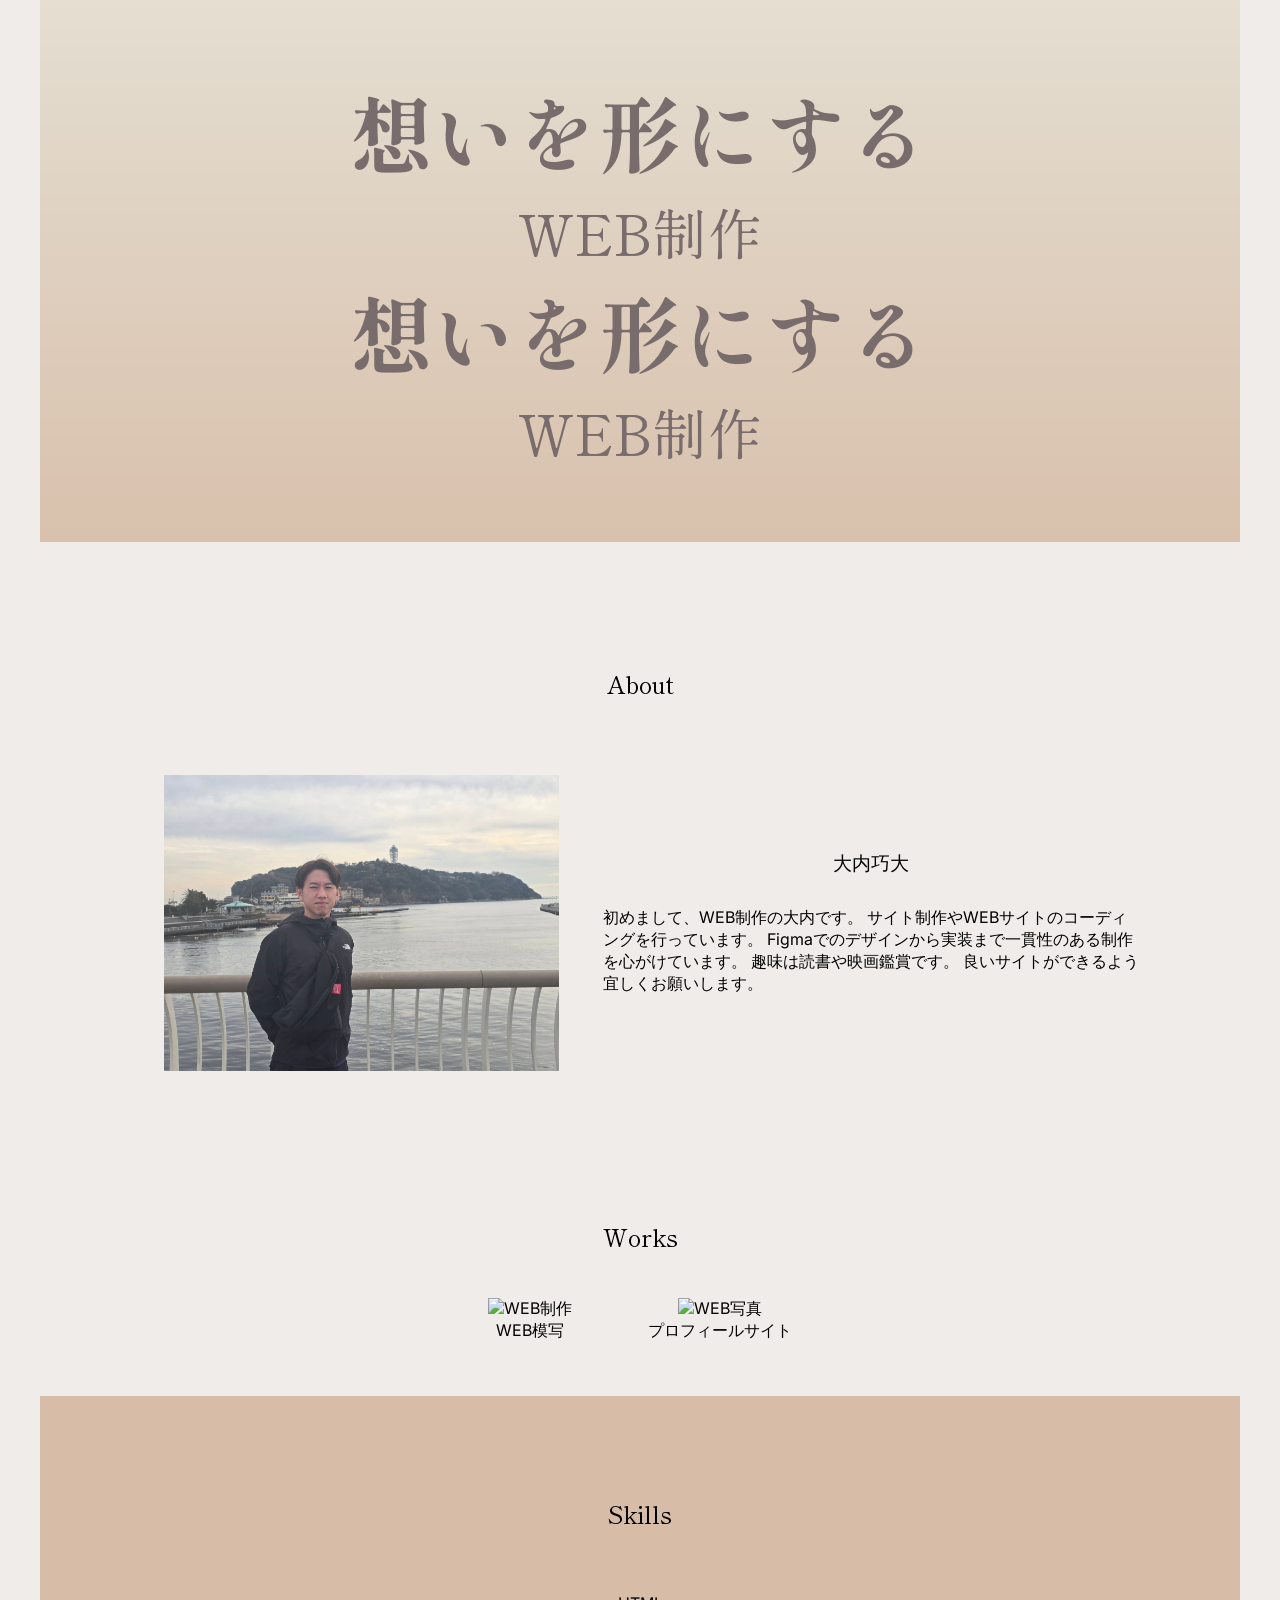
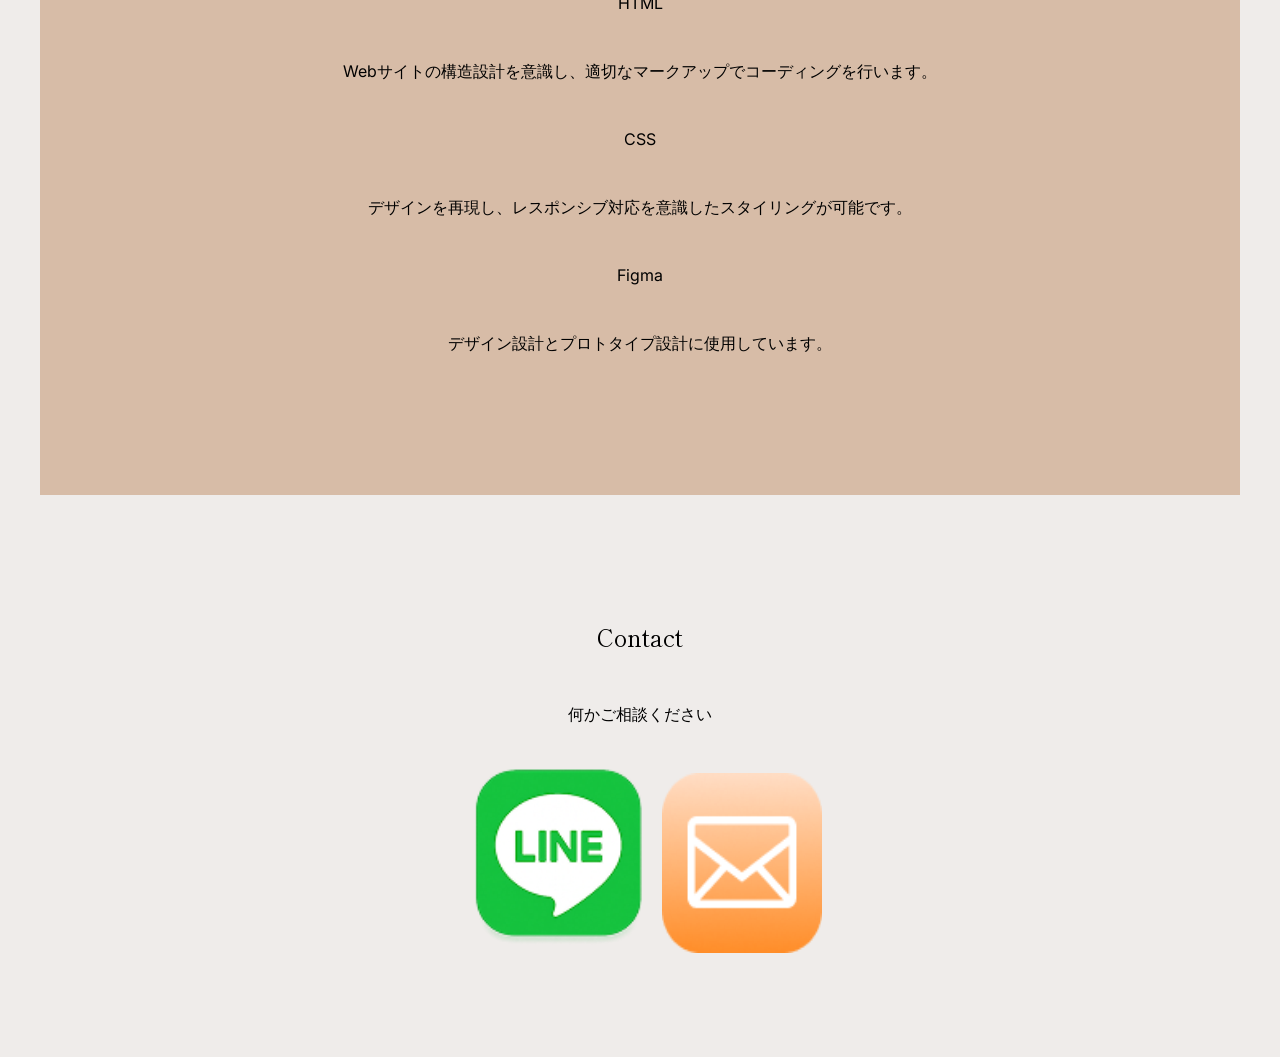
==== index.html @ c22490c3 "Add files via upload" ====
<!DOCTYPE html>
<html lang="ja">
<head>
  <meta charset="UTF-8">
  <meta name="viewport" content="width=device-width, initial-scale=1.0">
  <title>Portfolio</title>
  <link rel="stylesheet" href="style.css">
  <link rel="preconnect" href="https://fonts.googleapis.com">
  <link rel="preconnect" href="https://fonts.gstatic.com" crossorigin>
  <link href="https://fonts.googleapis.com/css2?family=Inter:ital,opsz,wght@0,14..32,100..900;1,14..32,100..900&family=Noto+Sans+Mahajani&family=Shippori+Mincho+B1&display=swap" rel="stylesheet">
</head>

<body>
<!-- 見出しセクション -->
  <section class="main-visual">
   <div class="main-visual-content">
     <h1>想いを<br class="SP-br">形にする</h1>
     <p>WEB制作</p> 
    <h1>想いを<br class="SP-br">形にする</h1>
    <p>WEB制作</p>
  </section>

<!-- Aboutセクション -->
  <section class="about">
   <h2>About</h2>
    <div class="about-content">
      <img src="img/IMG_7281.JPG" alt="大内巧大" width="460" height="344">
      <div class="about-text">
        <h3>大内巧大</h3>
        <p>初めまして、WEB制作の大内です。
        サイト制作やWEBサイトのコーディングを行っています。
        Figmaでのデザインから実装まで一貫性のある制作を心がけています。
        趣味は読書や映画鑑賞です。
        良いサイトができるよう宜しくお願いします。</p>
      </div>
    </div>
  </section> 

<!-- Worksセクション --> 
   <section class="works">
    <h2>Works</h2>
    <div class="work-item">
      <a href="work-item1.html" title="WEB模写へ移動">
        <div class="work-img">
          <img src="img/mainvisual-front.png" alt="WEB制作" width="100%" height="422">
        </div>
        <p>WEB模写</p>
      </a>
    </div>
    <div class="work-item">
      <a href="work-item2.html" title="プロフィールサイトへ移動">
        <div class="work-img">
          <img src="img/mainvisual (4)-front 2.png" alt="WEB写真" width="100%" height="413">
        </div>
        <p>プロフィールサイト</p>
      </a>
    </div>
  </section>
  
<!-- Skillsセクション -->
  <section class="skills">
    <h2>Skills</h2>
  <div class="skills-content">
    <div class="skill-item">
      <h4>HTML</h4>
      <p>Webサイトの構造設計を意識し、適切なマークアップでコーディングを行います。</p>
    </div>
    <div class="skill-item">
      <h4>CSS</h4>
      <p>デザインを再現し、レスポンシブ対応を意識したスタイリングが可能です。</p>
    </div>
    <div class="skill-item">
      <h4>Figma</h4>
      <p>デザイン設計とプロトタイプ設計に使用しています。</p>
    </div>
  </div>  
  </section>
  
<!-- Contactセクション -->
  <footer class="contact">
    <h2>Contact</h2>
    <p>何かご相談ください</p>
    <div class="social-links">
       <img src="img/f814feef-3d93-4415-836a-a033f4ca1fd4 2.png" 
           alt="icons" width="200" height="200"> 
      <a href="mailto:green.10.monster@gmail.com">
        <img src="img/Group 113.png" alt="icons" width="160" height="180">
      </a>
    </div>
  </footer>  
</body>
</html>
---- style.css ----
@charset "utf-8" ;

* {
  margin: 0;
  padding: 0;
  box-sizing: border-box;
}

body {
  background-color: #EFECEA;
  font-family: "Inter", sans-serif;
  font-optical-sizing: auto;
  font-weight: 400;
  font-style: normal;
  max-width: 1200px;  
  margin: 0 auto;     
  font-size: 16px; 
}

h2 {
  font-family: "Shippori Mincho B1", serif;
  font-weight: 400;
  font-style: normal;
}

h4,h3 {
  font-weight: normal
}


.main-visual {
  font-family: "Shippori Mincho B1", serif;
  font-weight: 400;
  font-style: normal;
  display: flex;
  flex-direction: column;
  justify-content: center;
  align-items: center; 
  width: 100%;
  height: 542px;
  background-image: url("img/27136818 1.png");
  background-size: cover;
  background-position: center;
  background-repeat: no-repeat;
  text-align: center;
  font-size: 55px;
  color: #796C6C;
}

.about {
  padding: 100px;
  text-align: center;
  margin-top: 24px;
}

.about-content {
  padding: 50px 0 0 0;
  display: flex;
  align-items: center;
  justify-content: flex-start; 
  gap: 20px;
}
.about-content img {
  width:calc(460 / 1000 * 100%);
  order: 0;
  padding: 24px;
}

.about-text {
  order: 1;
  margin-left: auto; 
  text-align: left;
  max-width: 60%;
}

.about-text h3 {
  margin-bottom: 30px;
  text-align: center;
}

.works {
  text-align: center;
  margin-top: 24px;
}

.work-item {
  display: inline-block;
  padding: 36px;
}

.work-item a {
  text-decoration: none;
  color: #000;
}

.work-img img {
  object-fit: contain;
}

.skills {
  background-color: #D7BCA7;
  padding: 100px 0 100px 0;
  text-align: center;
  margin-top: 18px;
}

.skills h2 {
  margin-bottom: 56px;
}

.skills-content {
  text-align: center;
}

.skill-item {
  display: flex;
  gap: 36px;
  padding-bottom: 36px;
  display: flex;
  flex-direction: column;
  align-items: center;
  text-align: center;
  line-height: 2;

}

.skill-item p {
  margin: 0;
  flex: 1; 
  text-align: left;
}

.contact {
  padding: 100px;
  text-align: center;
  margin-top: 24px;
}

.contact p {
  padding: 50px 0 0 0;
}

.social-links {
  padding: 27px 0 0 0;
}


/* work-item */
.work-item {
  gap: 32px;
  margin-top: 8px;
  color: #515151;
}

.work-showcase h1 {
  padding: 50px;
  text-align: center;
  margin-top: 16px;
}

.device-mockup img {
  display: flex;
  gap: 20px;
}

.img-wrap {
  display: flex;
}

.device-mockupSP {
  padding-bottom: 100px;
}

.work-description {
  text-align: center;
  padding: 0 150px 0 150px;
}

.work-links {
  text-align: center;
  padding: 50px 0 0 0;
}

.SP-br {
  display: none;
}

/* スマホ用 */
@media (max-width: 900px)  {

.main-visual {
  font-size: 35px;
}

.SP-br {
  display: block;
}

.about {
  padding: 50px;
}

.about-content {
  flex-direction: column;
  align-items: center;
  justify-content: center;
}

.about-content img {
  max-width: 100%; 
  width: 100%;
  height: auto;  
}  

.about-text {
  max-width: 100%;
  text-align: center;
  margin-top: 20px;
  font-size: 14px;
}

.skill-item {
  flex-direction: column;
  align-items: center;
  justify-content: center;
  margin-top: 16px;
}

.skill-item p {
  margin-top: 16px;
  font-size: 14px;
  width: 196px;
}

/* work-itemスマホ用 */
.work-item {
  flex-direction: column;
  align-items: center;
  justify-content: center;
}

.work-showcase h1 {
  padding: 50px;
  text-align: center;
  margin-top: 16px;
}

.work-img img {
  height: auto; 
}

.device-mockup img {
  max-width: 100%; 
  height: auto; 
}

.img-wrap {
  flex-direction: column;
  align-items: center;
  justify-content: center;
  gap: 100px;
}
}
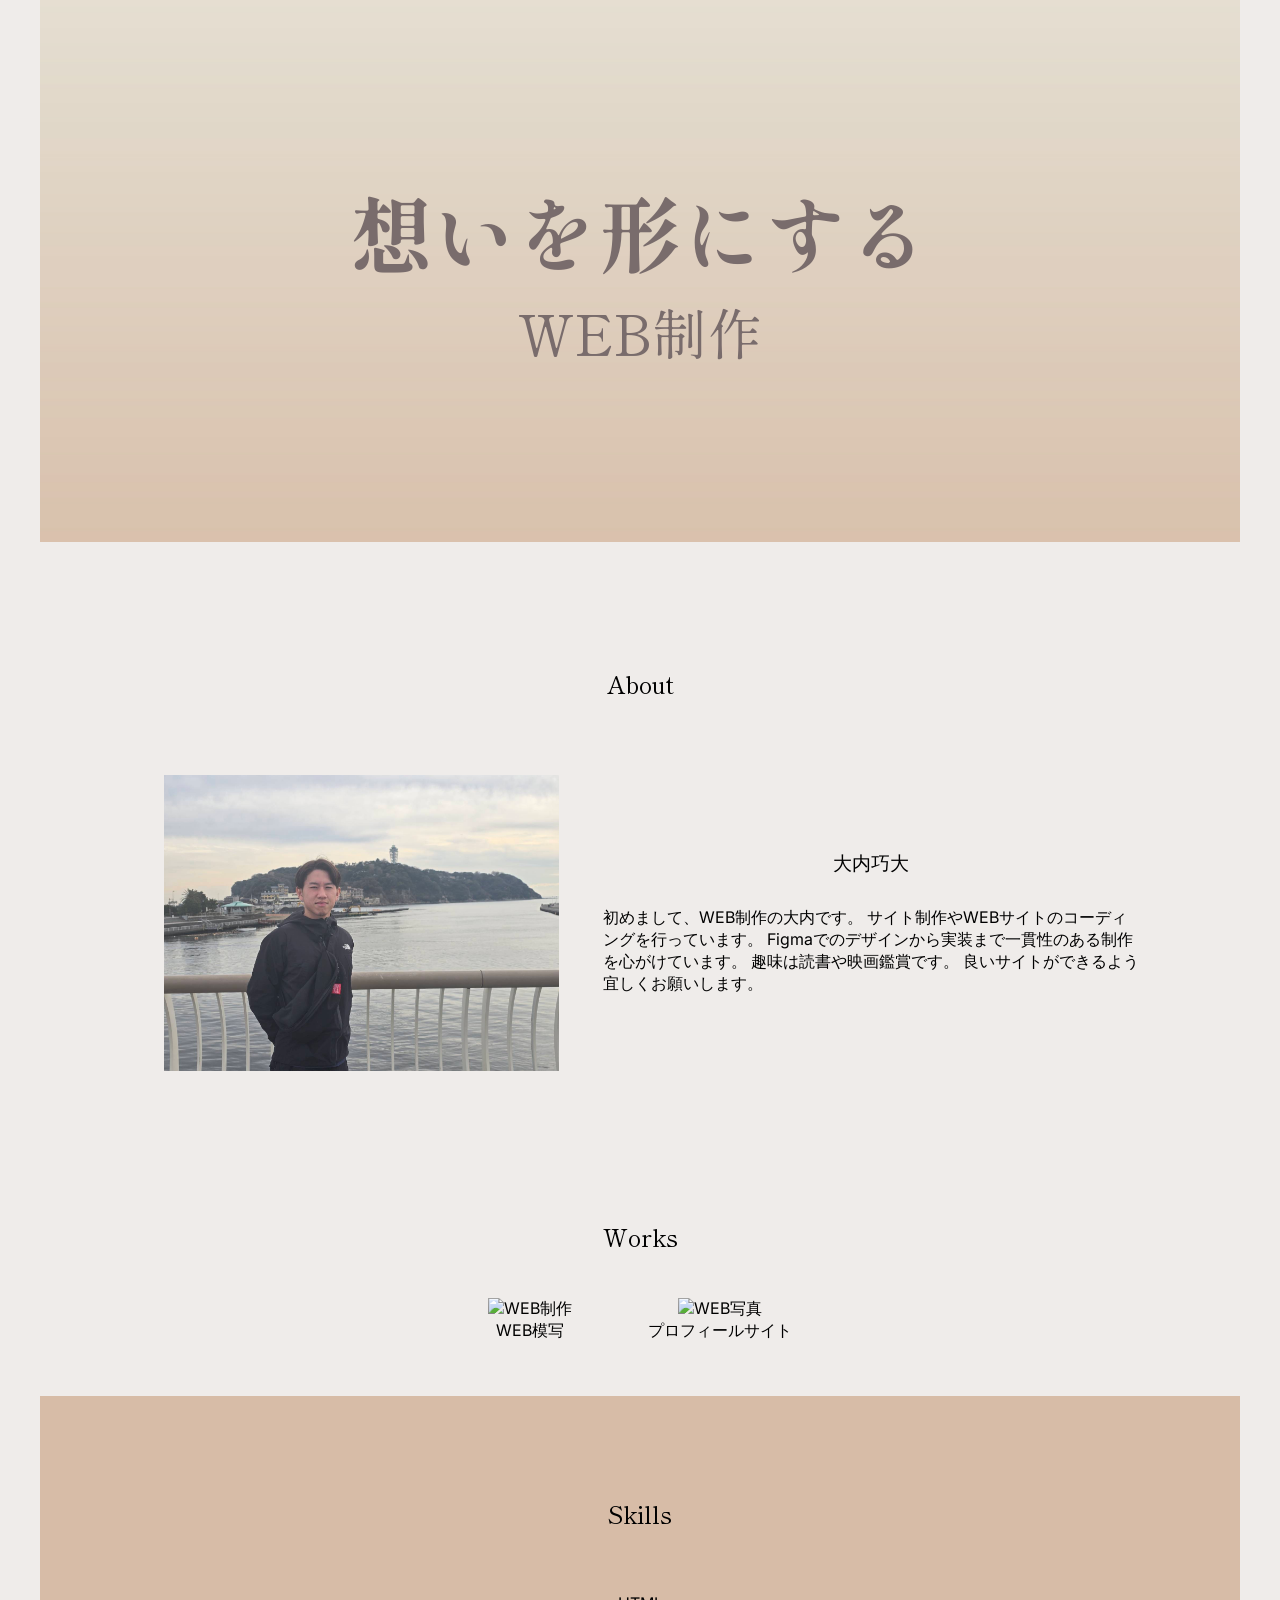
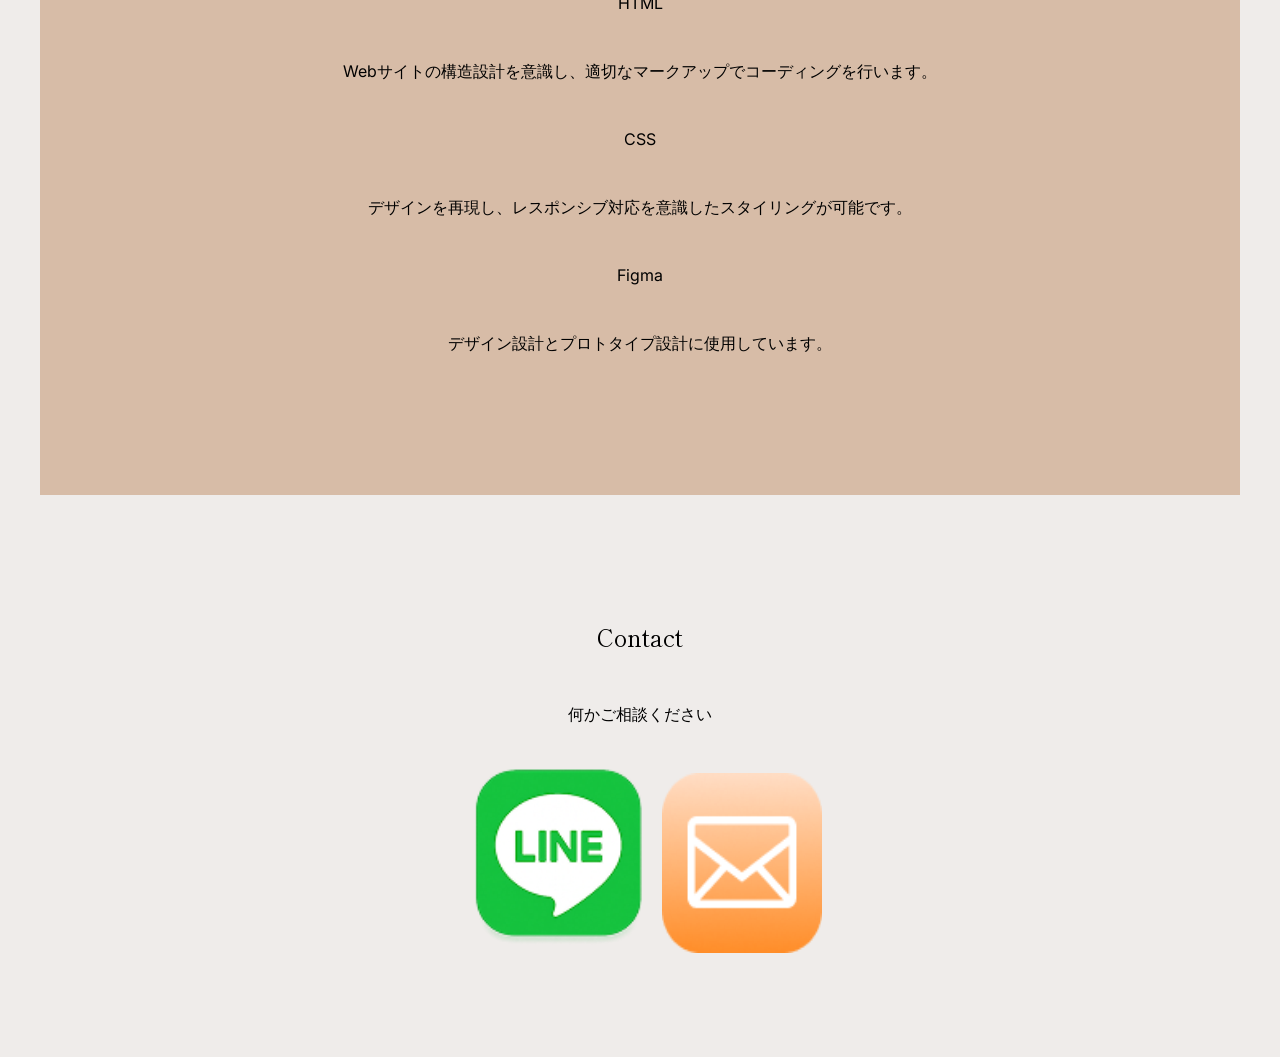
==== commit e3b21ff9: "Add files via upload" ====
--- a/index.html
+++ b/index.html
@@ -16,8 +16,6 @@
    <div class="main-visual-content">
      <h1>想いを<br class="SP-br">形にする</h1>
      <p>WEB制作</p> 
-    <h1>想いを<br class="SP-br">形にする</h1>
-    <p>WEB制作</p>
   </section>
 
 <!-- Aboutセクション -->
@@ -94,4 +92,3 @@
 
 
 
-
--- a/style.css
+++ b/style.css
@@ -47,6 +47,11 @@
   color: #796C6C;
 }
 
+.show {
+  filter: blur(0);
+  opacity: 1;
+}
+
 .about {
   padding: 100px;
   text-align: center;
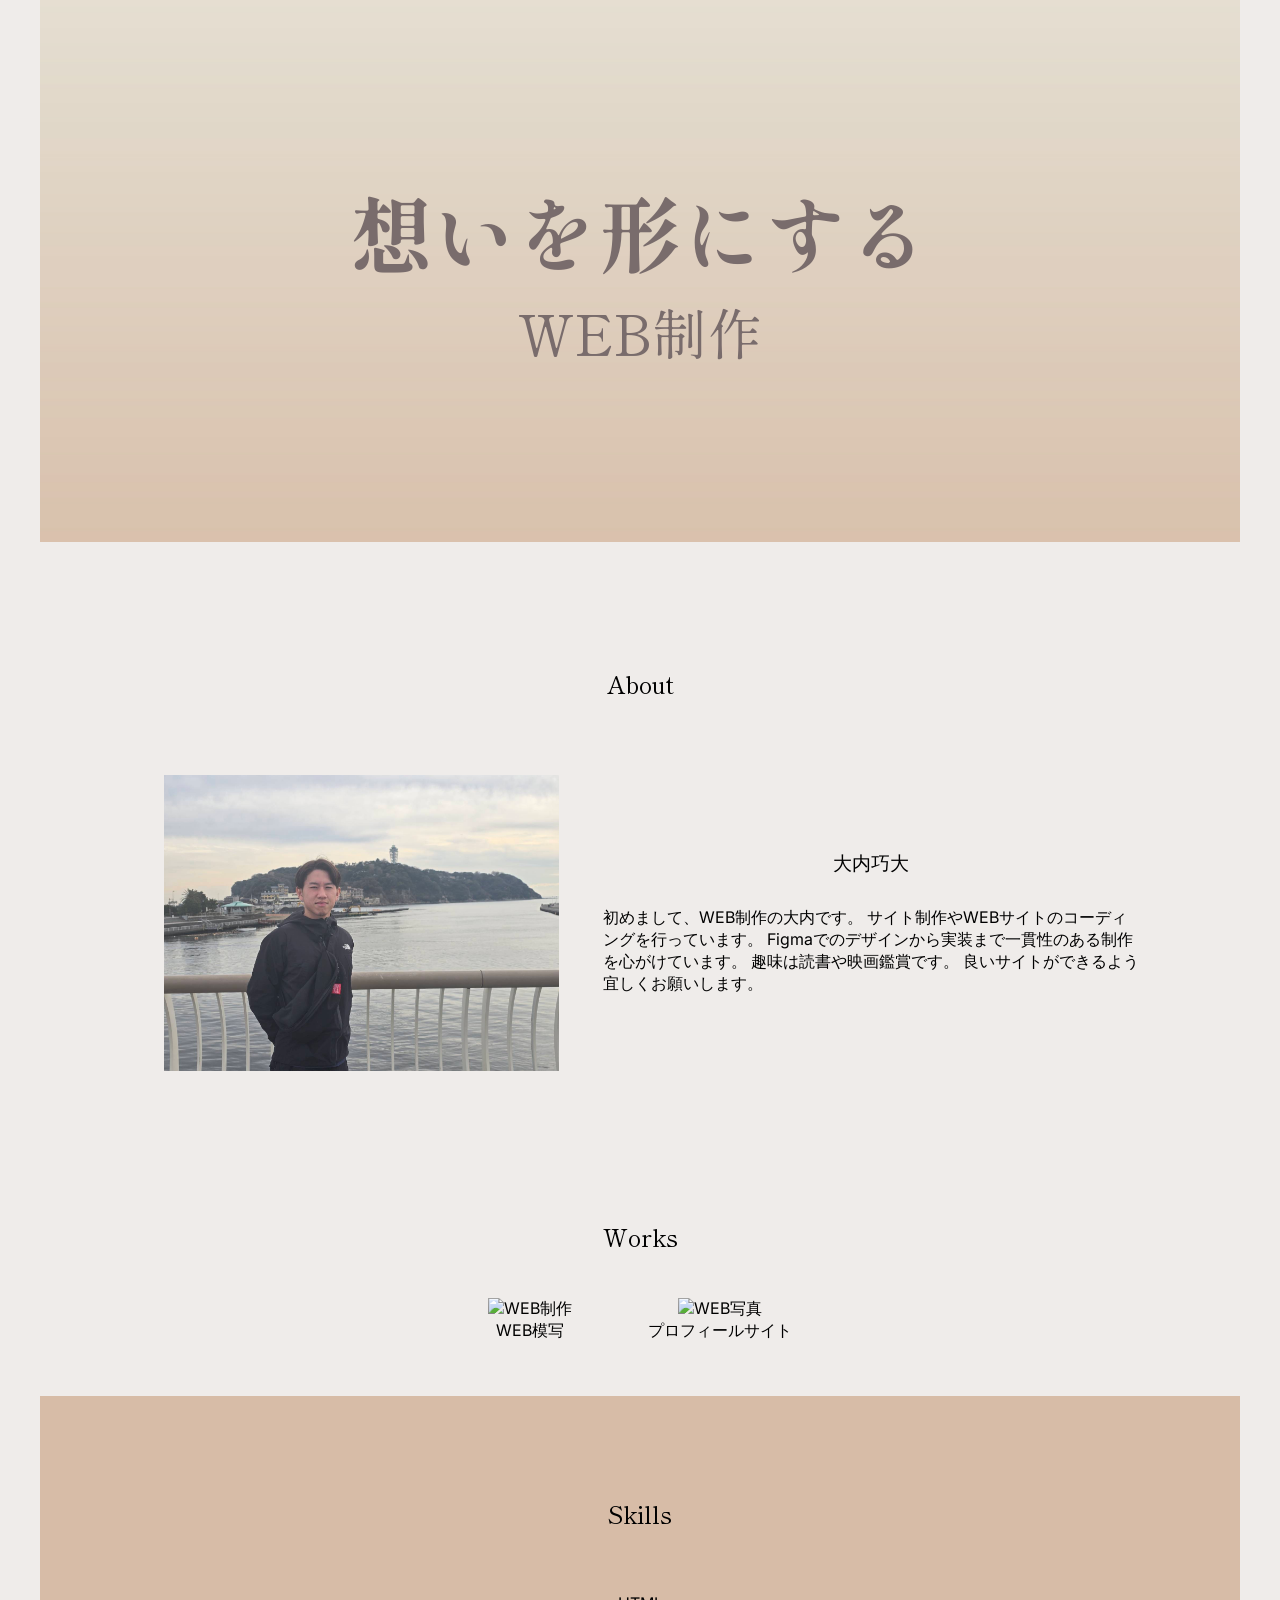
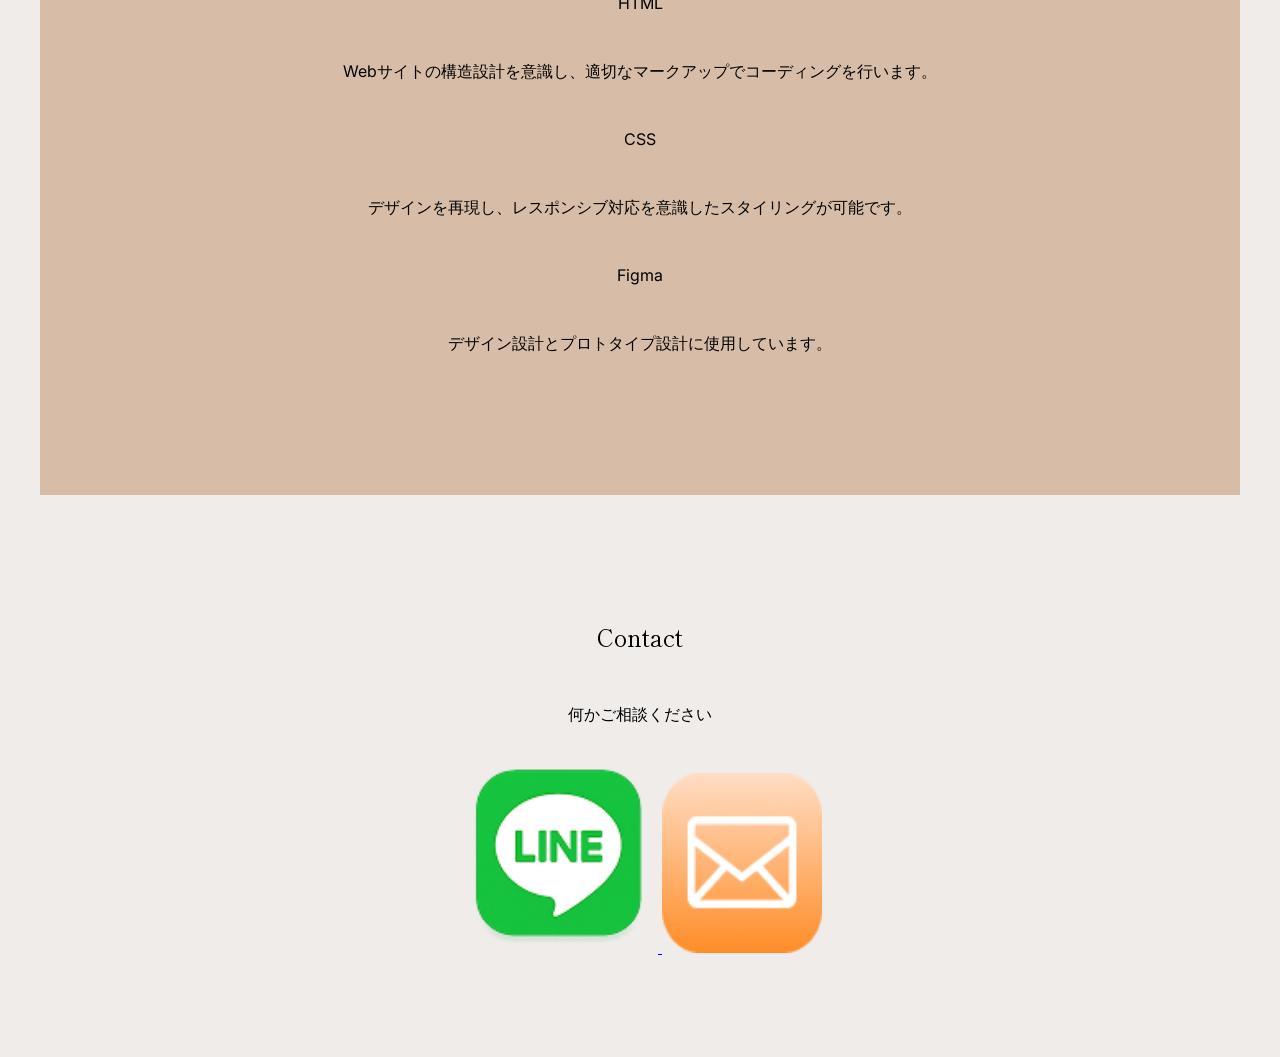
==== commit 8bab410e: "Add files via upload" ====
--- a/index.html
+++ b/index.html
@@ -79,8 +79,10 @@
     <h2>Contact</h2>
     <p>何かご相談ください</p>
     <div class="social-links">
+      <a href="LINE.html">
        <img src="img/f814feef-3d93-4415-836a-a033f4ca1fd4 2.png" 
            alt="icons" width="200" height="200"> 
+      </a>     
       <a href="mailto:green.10.monster@gmail.com">
         <img src="img/Group 113.png" alt="icons" width="160" height="180">
       </a>
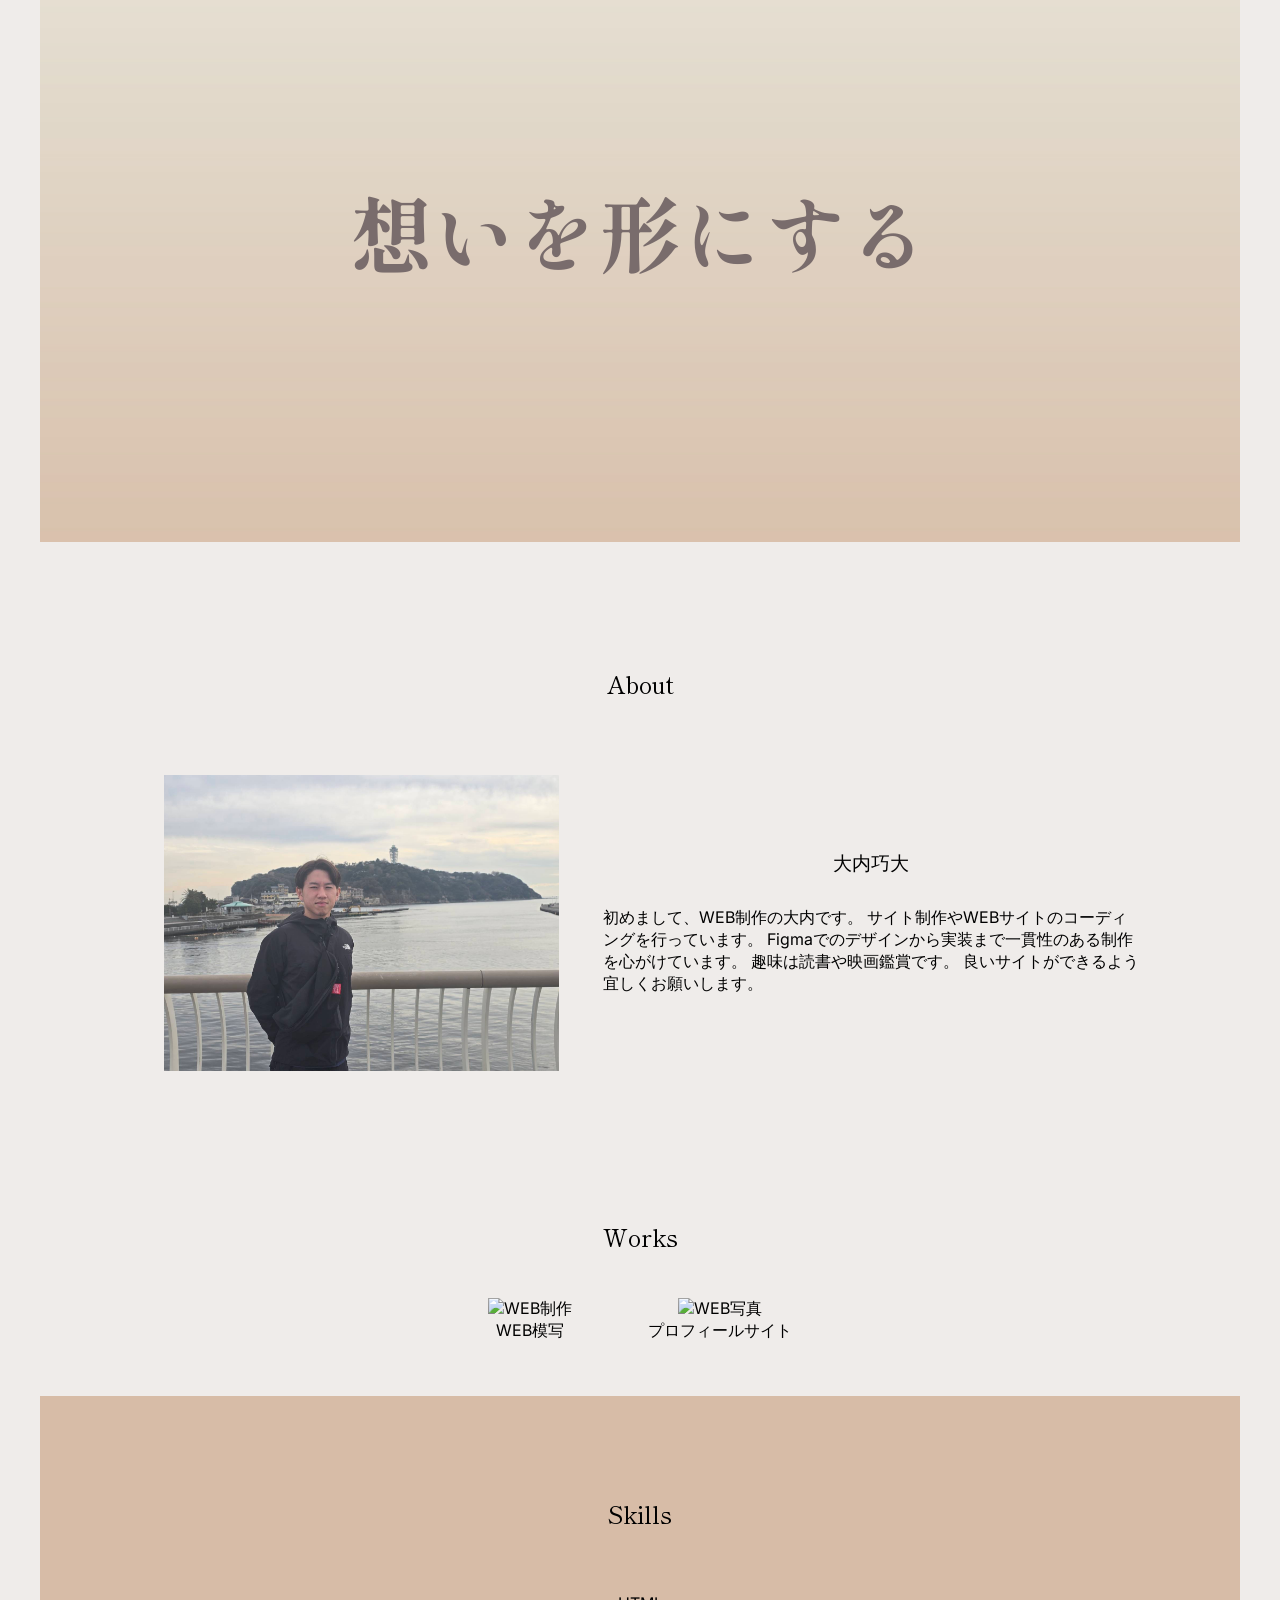
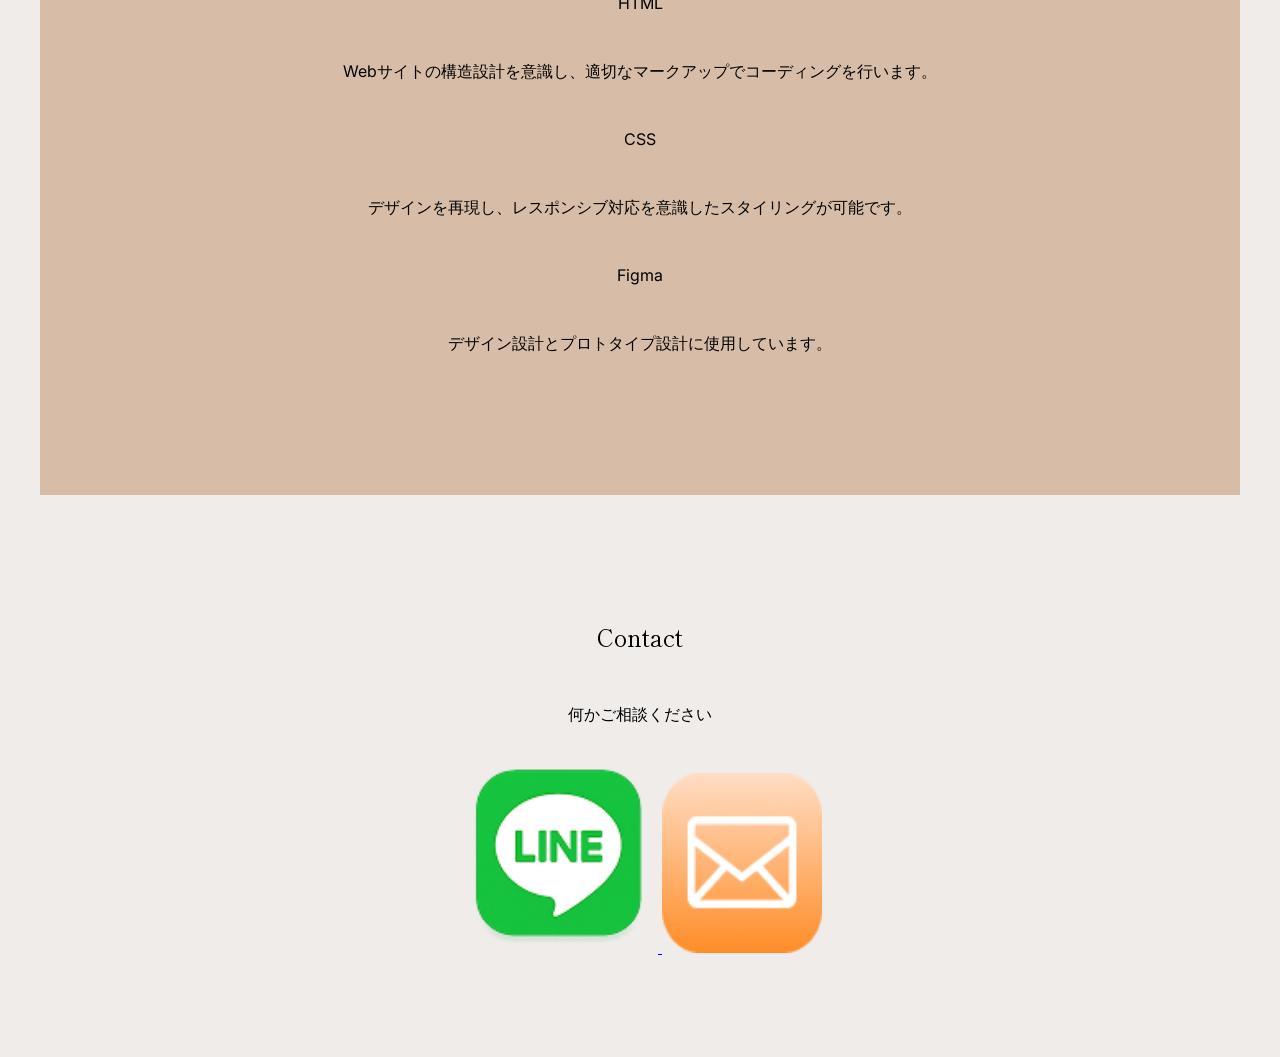
==== commit 094910d5: "Add files via upload" ====
--- a/index.html
+++ b/index.html
@@ -14,8 +14,9 @@
 <!-- 見出しセクション -->
   <section class="main-visual">
    <div class="main-visual-content">
-     <h1>想いを<br class="SP-br">形にする</h1>
-     <p>WEB制作</p> 
+     <h1 class="blur-text">想いを<br class="SP-br">形にする</h1>
+     <p class="blur-text">WEB制作</p> 
+   </div>  
   </section>
 
 <!-- Aboutセクション -->
@@ -87,7 +88,8 @@
         <img src="img/Group 113.png" alt="icons" width="160" height="180">
       </a>
     </div>
-  </footer>  
+  </footer>
+  <script src="js/script.js"></script>  
 </body>
 </html>
 
--- a/style.css
+++ b/style.css
@@ -47,9 +47,15 @@
   color: #796C6C;
 }
 
+.blur-text {
+    filter: blur(10px);
+    opacity: 0;
+    transition: all 1.5s ease-out;
+}
+
 .show {
-  filter: blur(0);
-  opacity: 1;
+    filter: blur(0);
+    opacity: 1;
 }
 
 .about {
@@ -64,7 +70,22 @@
   align-items: center;
   justify-content: flex-start; 
   gap: 20px;
-}
+
+  /* アニメーションの設定 */
+  opacity: 0;
+  visibility: hidden;
+  transition: all 0.5s 1s;
+  transform: translateY(100%);
+}
+
+.about-content.is-active {
+  opacity: 1;
+  visibility: visible;
+  transform: translateY(0);
+}
+
+
+
 .about-content img {
   width:calc(460 / 1000 * 100%);
   order: 0;
@@ -91,6 +112,15 @@
 .work-item {
   display: inline-block;
   padding: 36px;
+  visibility: hidden;
+  transition: all 0.5s 1s;
+  transform: translateX(100%);
+}
+
+.work-item.is-active {
+  opacity: 1;
+  visibility: visible;
+  transform: translateX(0);
 }
 
 .work-item a {
@@ -115,6 +145,15 @@
 
 .skills-content {
   text-align: center;
+  visibility: hidden;
+  transition: all 0.5s 1s;
+  transform: scale(0.5);
+}
+
+.skills-content.is-active {
+  opacity: 1;
+  visibility: visible;
+  transform: scale(1);
 }
 
 .skill-item {
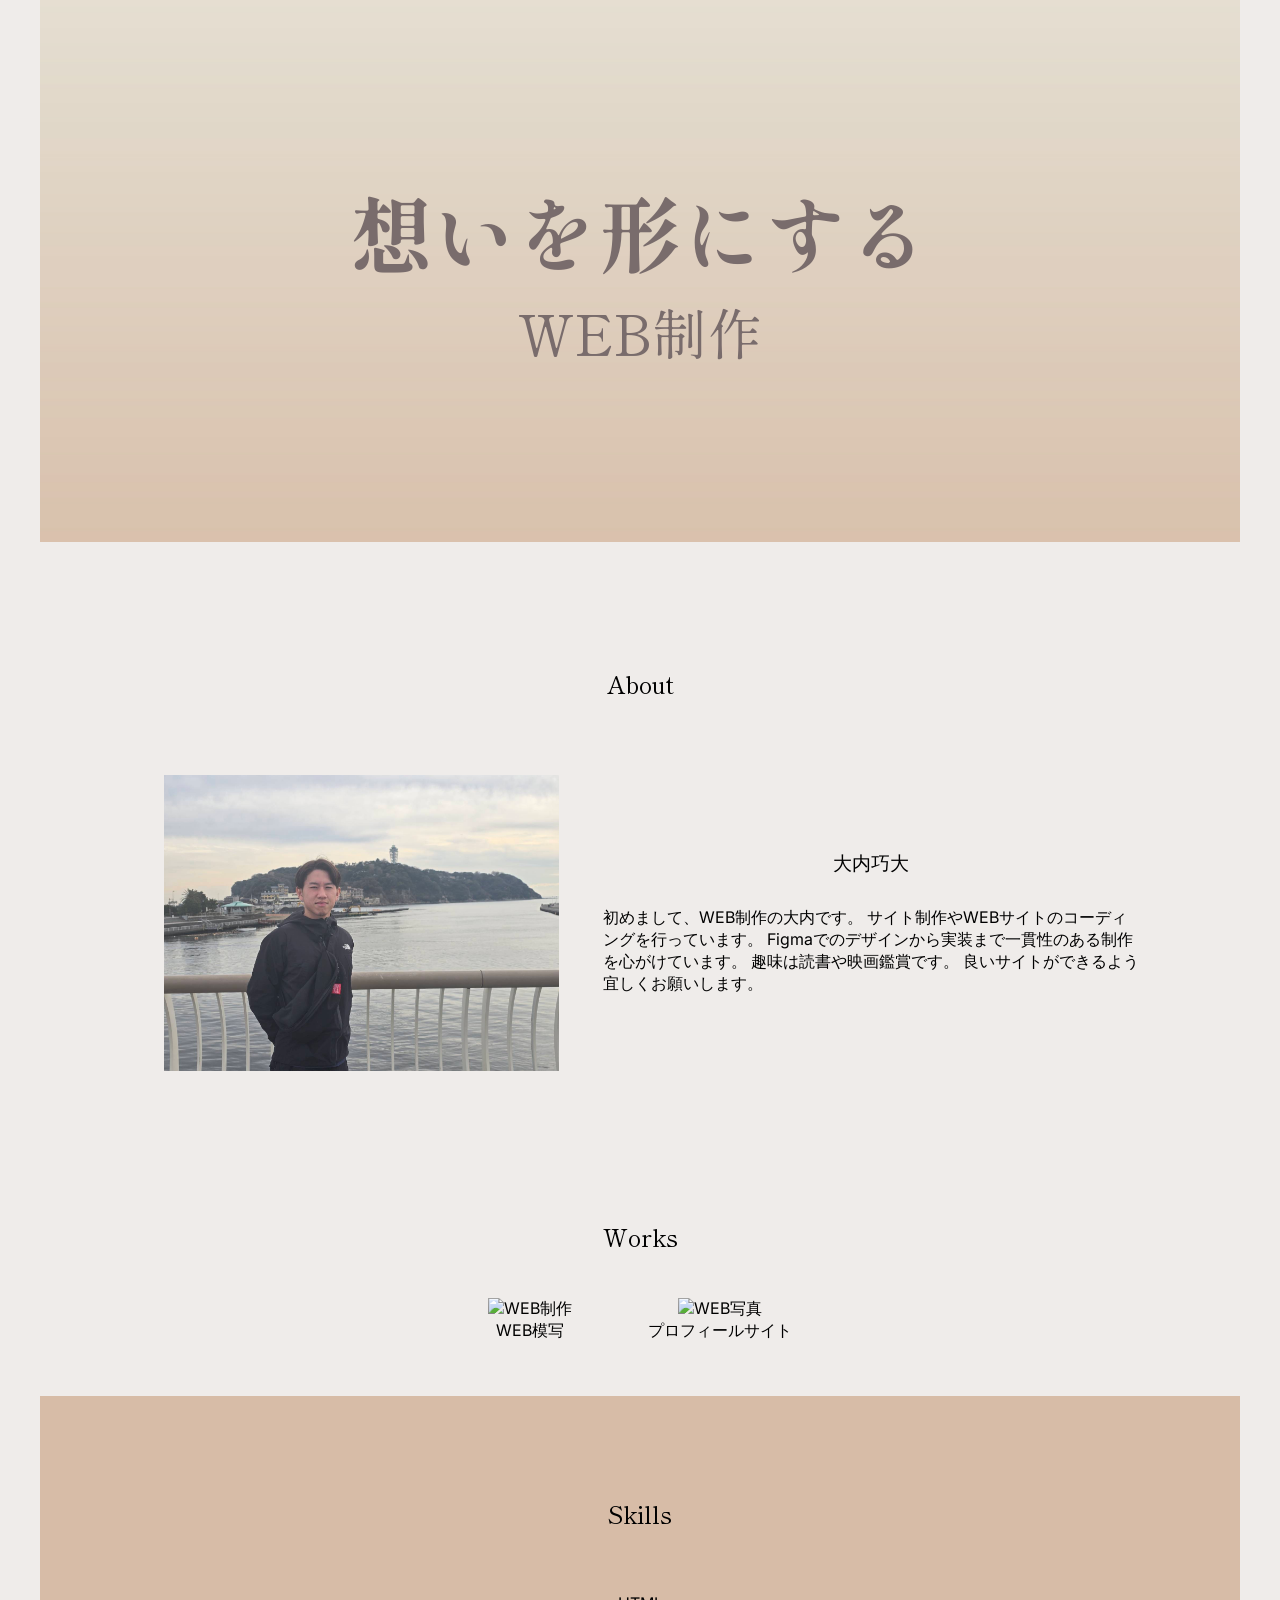
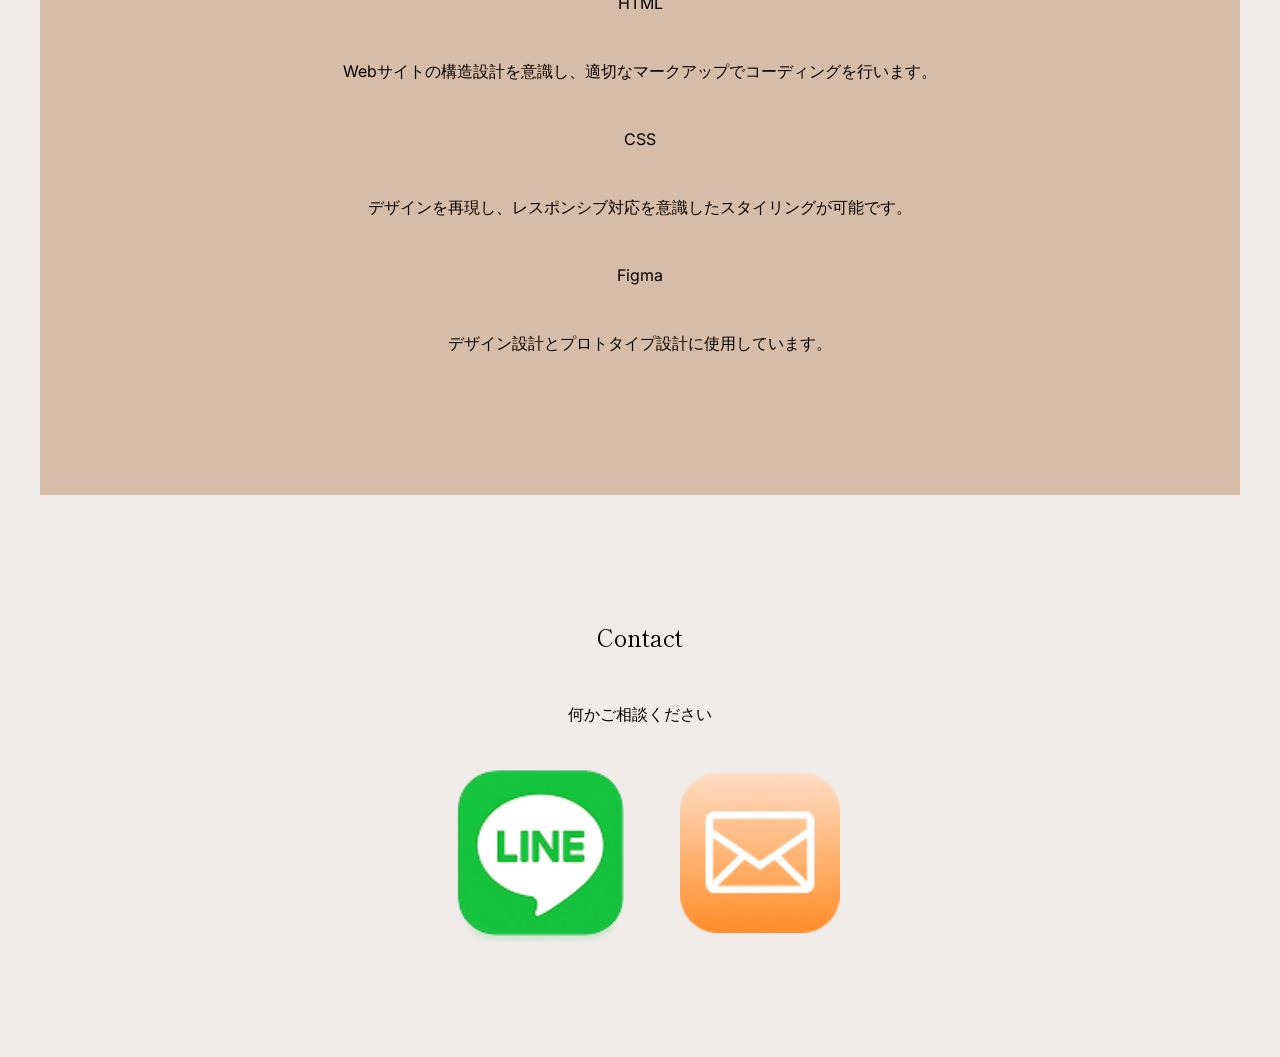
==== commit c29af51b: "Add files via upload" ====
--- a/index.html
+++ b/index.html
@@ -83,9 +83,9 @@
       <a href="LINE.html">
        <img src="img/f814feef-3d93-4415-836a-a033f4ca1fd4 2.png" 
            alt="icons" width="200" height="200"> 
-      </a>     
+      </a>      
       <a href="mailto:green.10.monster@gmail.com">
-        <img src="img/Group 113.png" alt="icons" width="160" height="180">
+        <img src="img/Group 113.png" alt="icons" width="160" height="160">
       </a>
     </div>
   </footer>
--- a/style.css
+++ b/style.css
@@ -186,7 +186,16 @@
 
 .social-links {
   padding: 27px 0 0 0;
-}
+  display: flex;
+  justify-content: center;
+  align-items: center;
+  gap: 40px;
+}
+
+.social-links img {
+  object-fit: contain;
+}
+
 
 
 /* work-item */
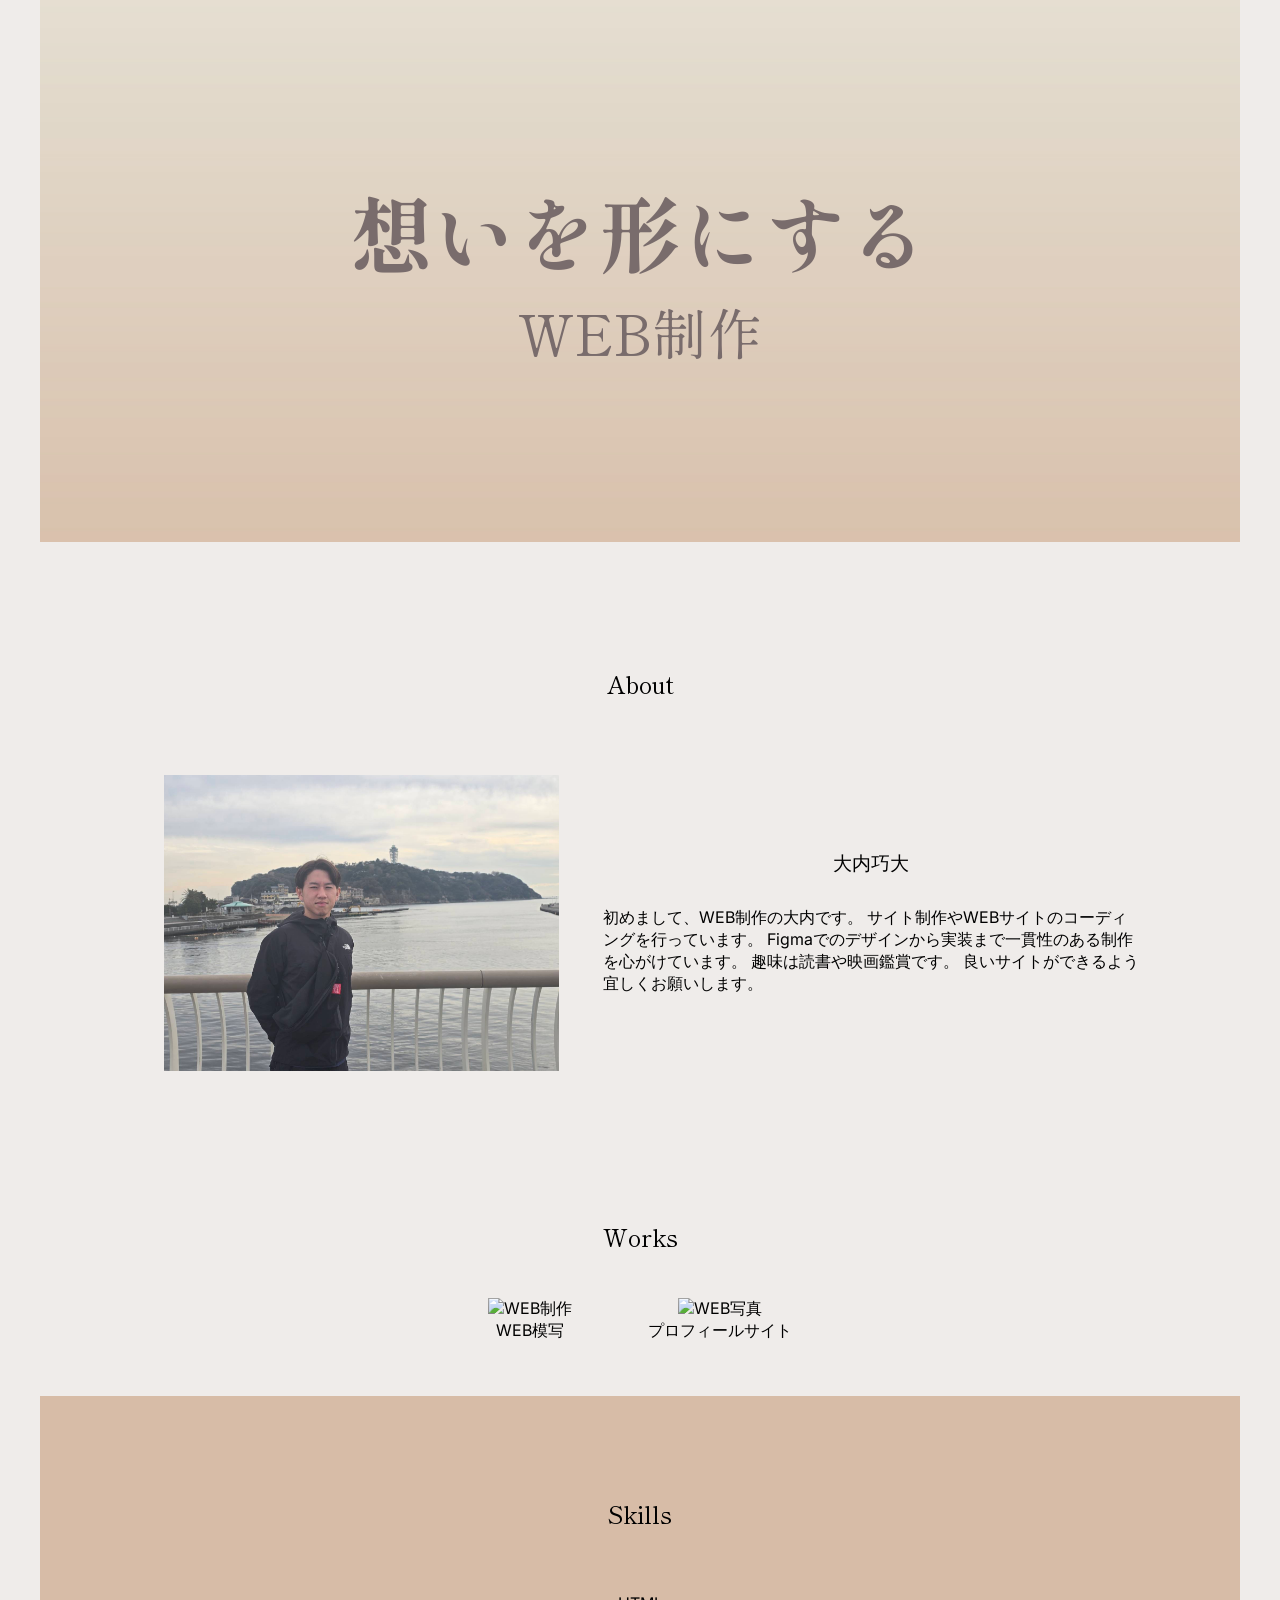
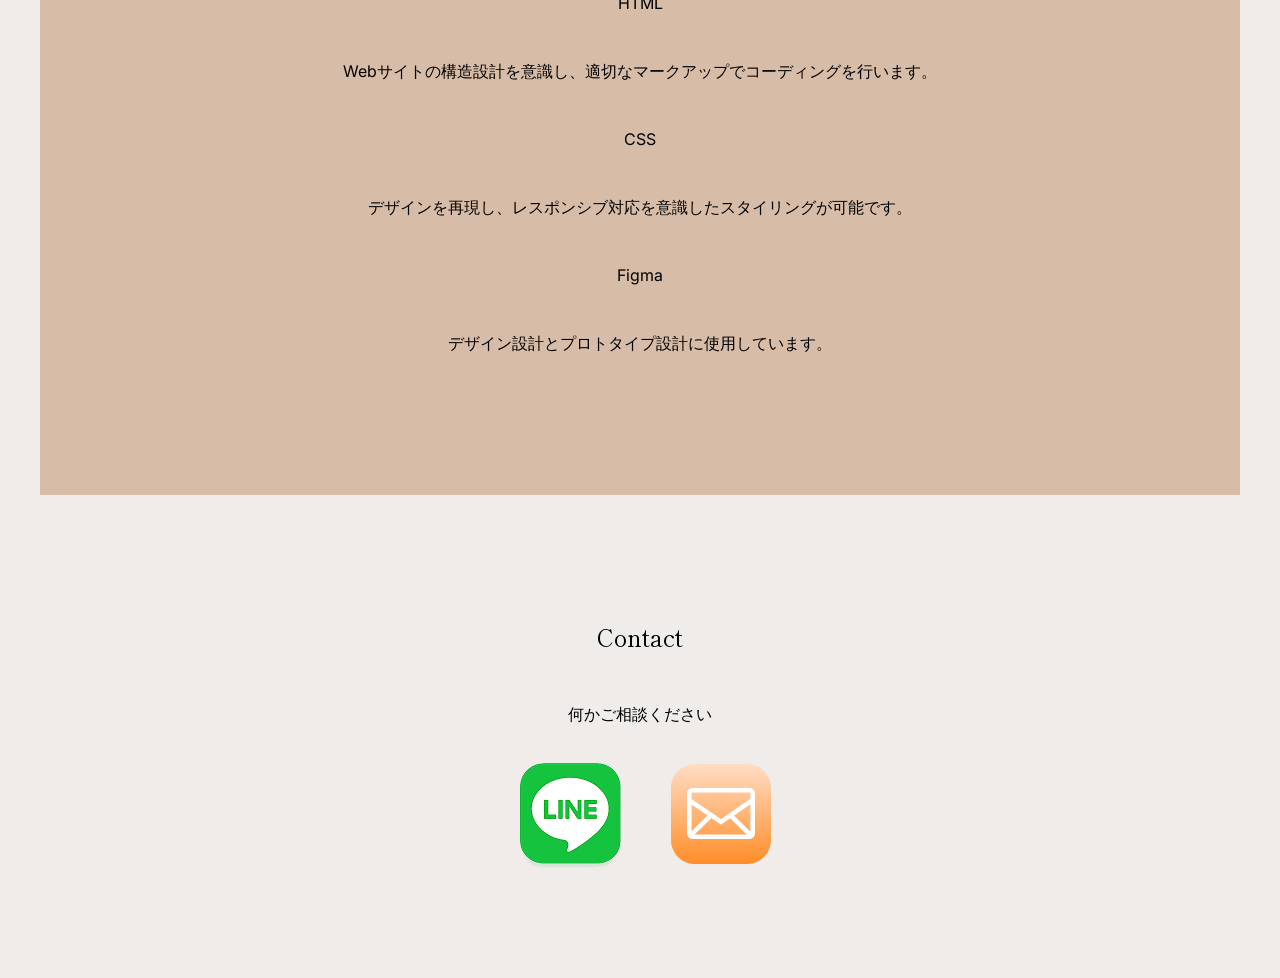
==== commit 18c2b9d8: "Add files via upload" ====
--- a/index.html
+++ b/index.html
@@ -80,12 +80,12 @@
     <h2>Contact</h2>
     <p>何かご相談ください</p>
     <div class="social-links">
-      <a href="LINE.html">
+      <a href="https://lin.ee/sN8v2Bv">
        <img src="img/f814feef-3d93-4415-836a-a033f4ca1fd4 2.png" 
-           alt="icons" width="200" height="200"> 
+           alt="icons"> 
       </a>      
       <a href="mailto:green.10.monster@gmail.com">
-        <img src="img/Group 113.png" alt="icons" width="160" height="160">
+        <img src="img/Group 113.png" alt="icons">
       </a>
     </div>
   </footer>
--- a/style.css
+++ b/style.css
@@ -62,6 +62,8 @@
   padding: 100px;
   text-align: center;
   margin-top: 24px;
+  max-width: 1200px;
+  margin-inline:auto;
 }
 
 .about-content {
@@ -107,6 +109,8 @@
 .works {
   text-align: center;
   margin-top: 24px;
+  max-width: 1200px;
+  margin-inline:auto;
 }
 
 .work-item {
@@ -134,6 +138,7 @@
 
 .skills {
   background-color: #D7BCA7;
+  width: 100%;
   padding: 100px 0 100px 0;
   text-align: center;
   margin-top: 18px;
@@ -232,6 +237,8 @@
 .work-links {
   text-align: center;
   padding: 50px 0 0 0;
+  width: 100px;
+  height: 100px;
 }
 
 .SP-br {
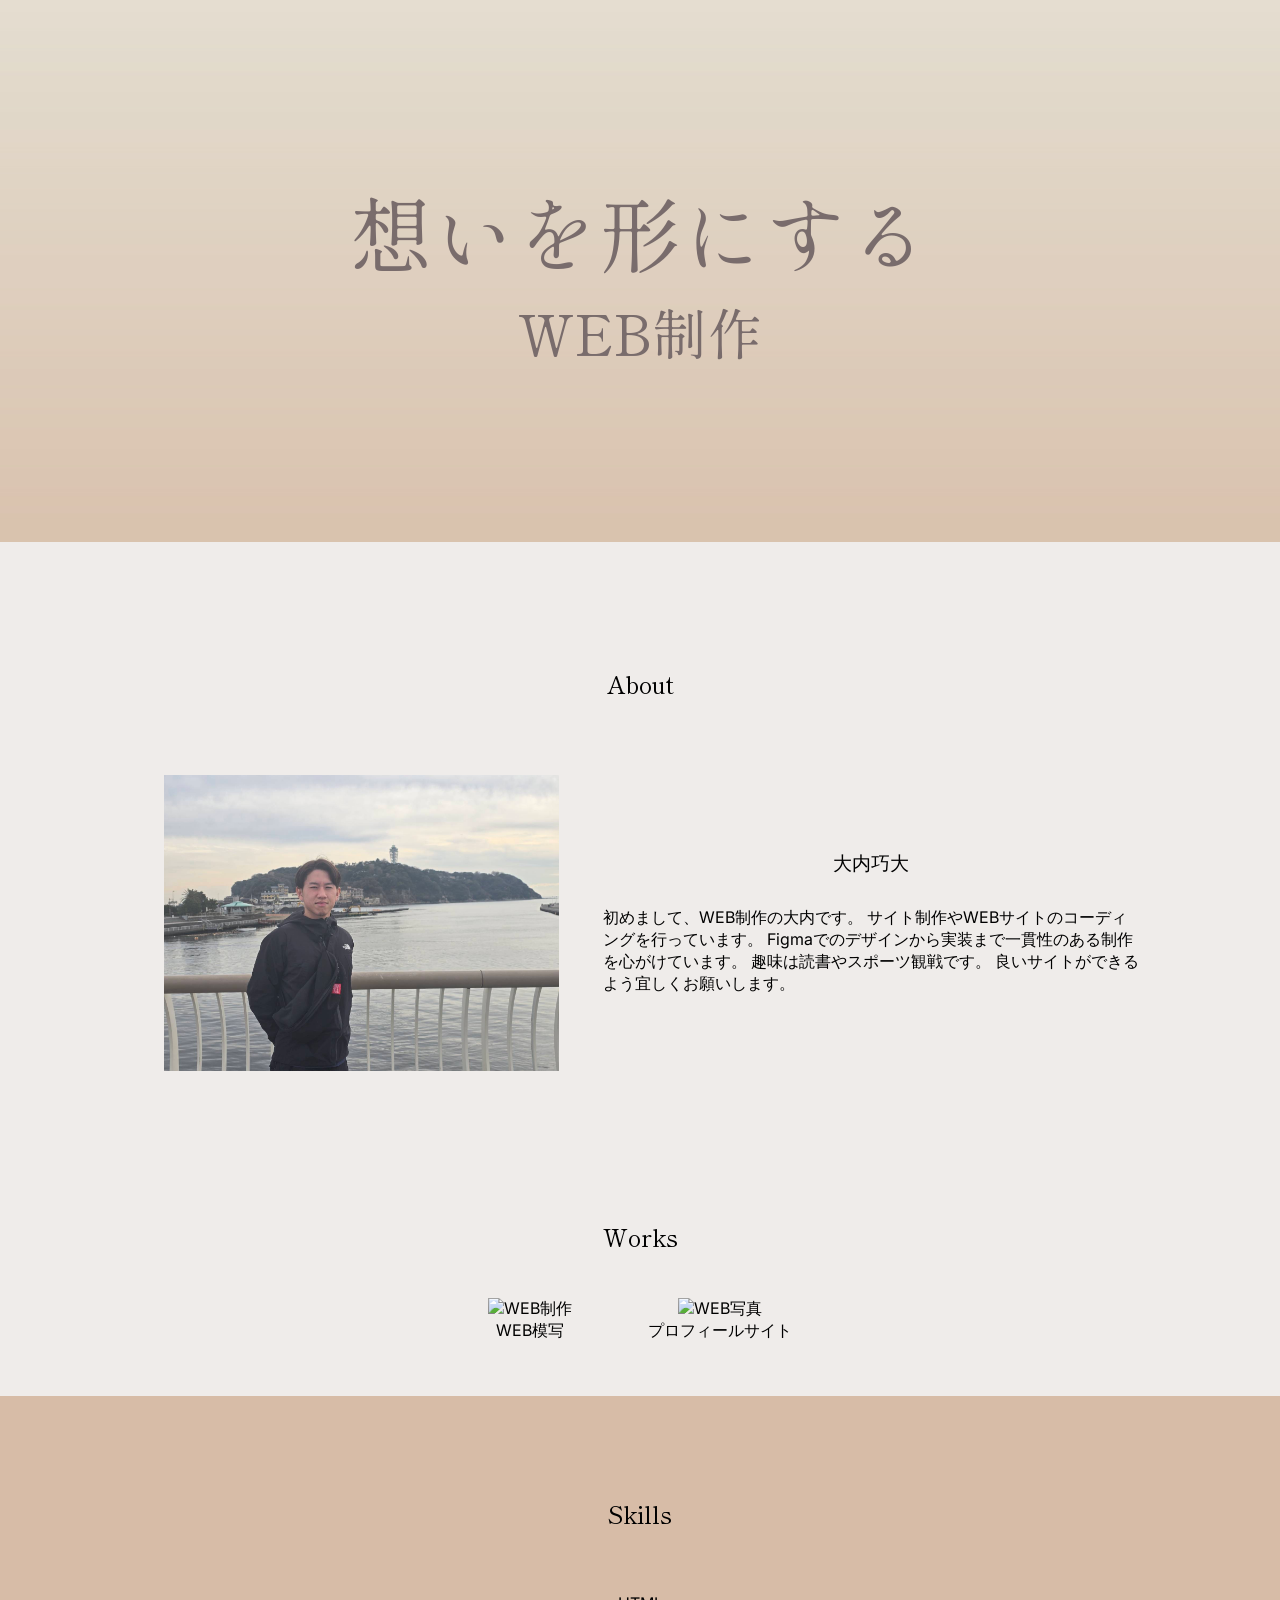
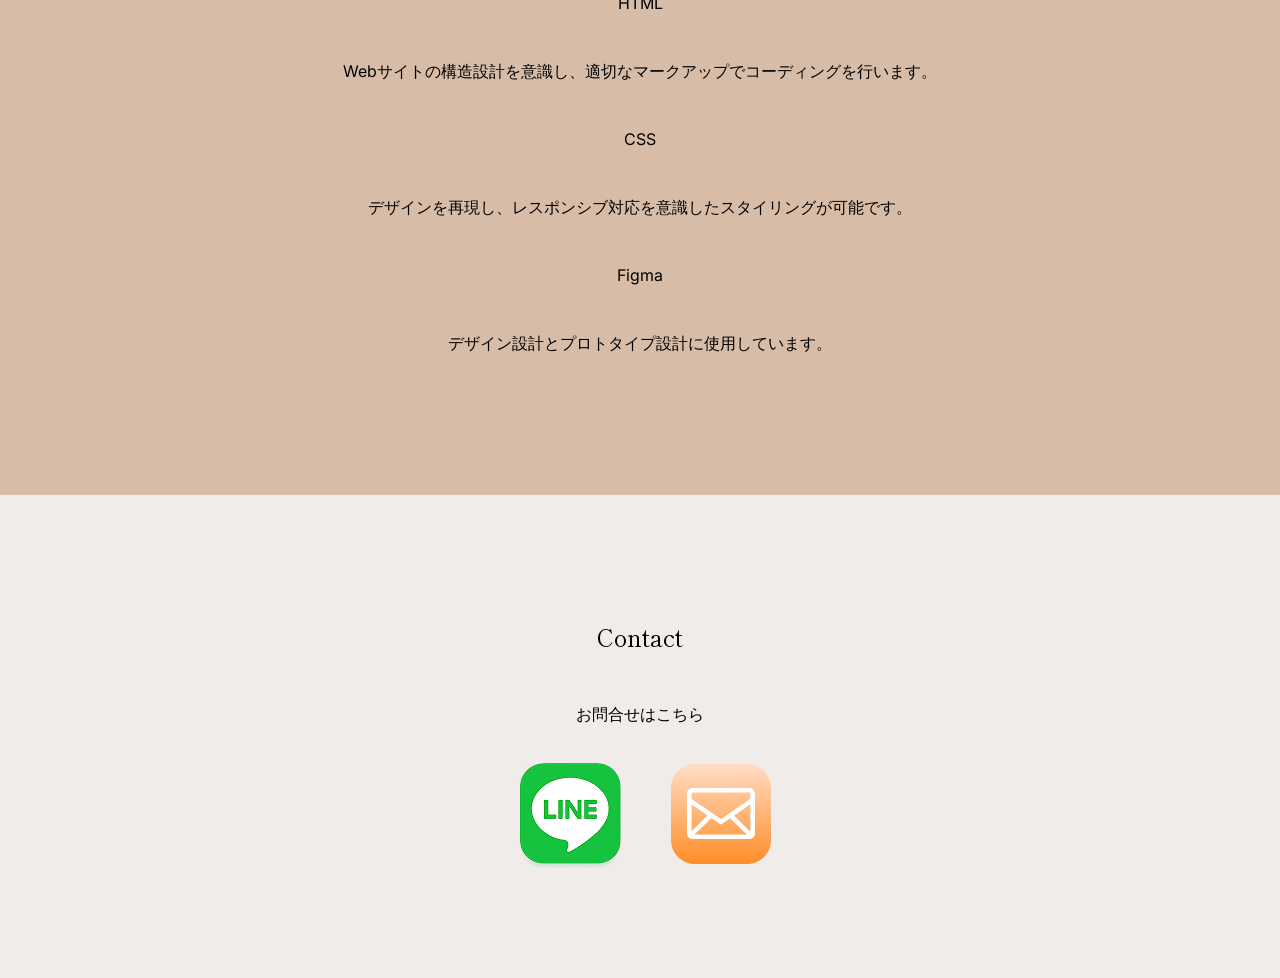
==== commit 48490dda: "Add files via upload" ====
--- a/index.html
+++ b/index.html
@@ -29,7 +29,7 @@
         <p>初めまして、WEB制作の大内です。
         サイト制作やWEBサイトのコーディングを行っています。
         Figmaでのデザインから実装まで一貫性のある制作を心がけています。
-        趣味は読書や映画鑑賞です。
+        趣味は読書やスポーツ観戦です。
         良いサイトができるよう宜しくお願いします。</p>
       </div>
     </div>
@@ -38,7 +38,7 @@
 <!-- Worksセクション --> 
    <section class="works">
     <h2>Works</h2>
-    <div class="work-item">
+    <div class="work-item work-anime">
       <a href="work-item1.html" title="WEB模写へ移動">
         <div class="work-img">
           <img src="img/mainvisual-front.png" alt="WEB制作" width="100%" height="422">
@@ -46,7 +46,7 @@
         <p>WEB模写</p>
       </a>
     </div>
-    <div class="work-item">
+    <div class="work-item work-anime">
       <a href="work-item2.html" title="プロフィールサイトへ移動">
         <div class="work-img">
           <img src="img/mainvisual (4)-front 2.png" alt="WEB写真" width="100%" height="413">
@@ -78,7 +78,7 @@
 <!-- Contactセクション -->
   <footer class="contact">
     <h2>Contact</h2>
-    <p>何かご相談ください</p>
+    <p>お問合せはこちら</p>
     <div class="social-links">
       <a href="https://lin.ee/sN8v2Bv">
        <img src="img/f814feef-3d93-4415-836a-a033f4ca1fd4 2.png" 
--- a/style.css
+++ b/style.css
@@ -11,13 +11,12 @@
   font-family: "Inter", sans-serif;
   font-optical-sizing: auto;
   font-weight: 400;
-  font-style: normal;
-  max-width: 1200px;  
+  font-style: normal;  
   margin: 0 auto;     
   font-size: 16px; 
 }
 
-h2 {
+h1,h2 {
   font-family: "Shippori Mincho B1", serif;
   font-weight: 400;
   font-style: normal;
@@ -116,12 +115,16 @@
 .work-item {
   display: inline-block;
   padding: 36px;
+}
+
+.work-anime {
   visibility: hidden;
   transition: all 0.5s 1s;
   transform: translateX(100%);
 }
 
-.work-item.is-active {
+
+.work-anime.is-active {
   opacity: 1;
   visibility: visible;
   transform: translateX(0);
@@ -239,6 +242,12 @@
   padding: 50px 0 0 0;
   width: 100px;
   height: 100px;
+  margin: 0 auto;
+}
+
+.work-links:hover {
+  opacity: 0.5;
+  transition: all 0.3s ease-in-out;
 }
 
 .SP-br {
